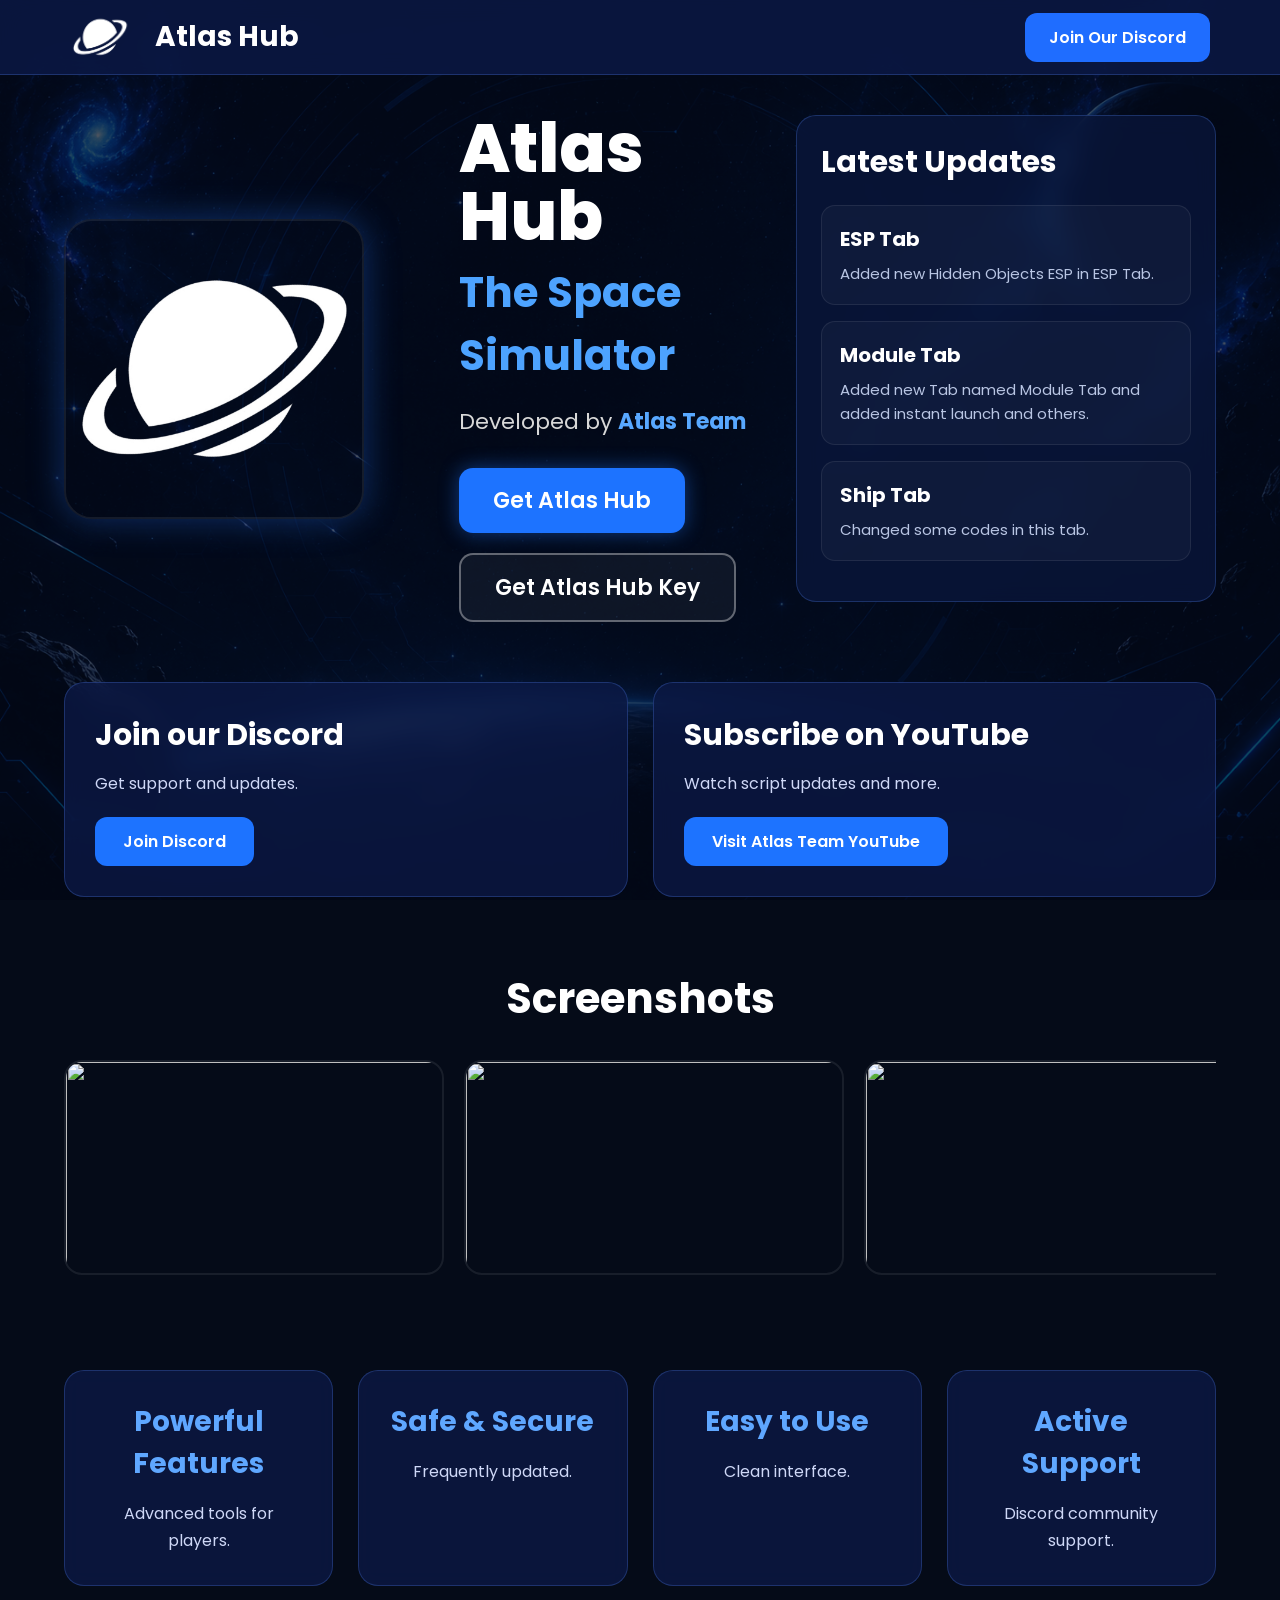
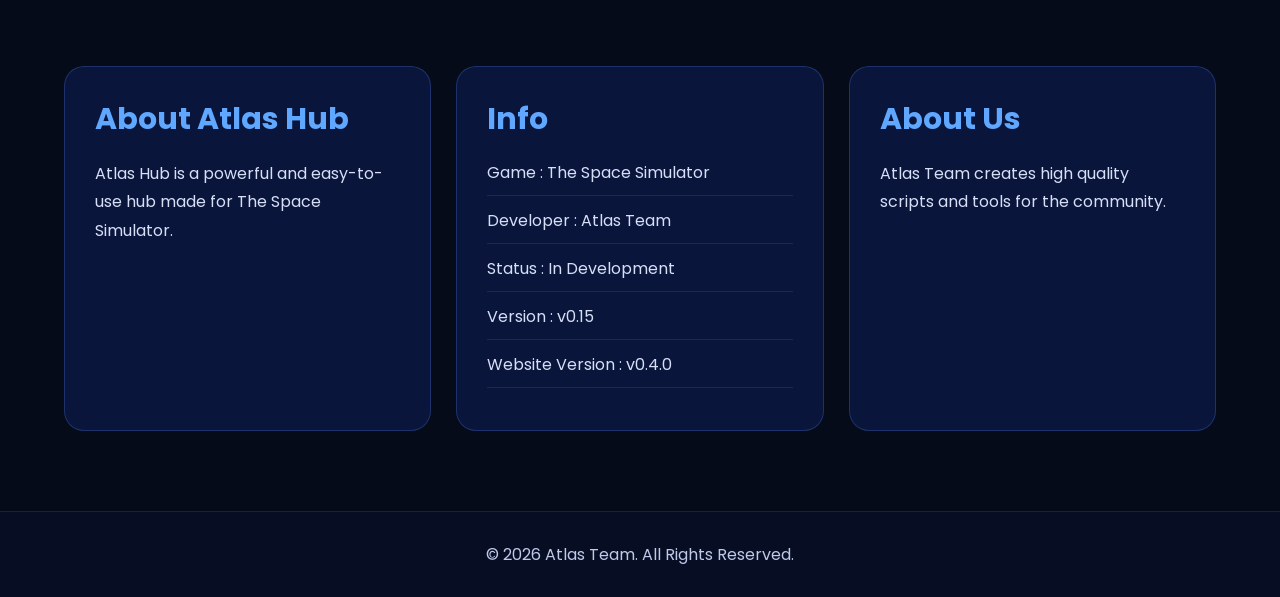
==== index.html @ 621c96c8 "Update index.html" ====
<!DOCTYPE html>
<html lang="en">
<head>
    <meta charset="UTF-8">
    <meta name="viewport" content="width=device-width, initial-scale=1.0">
    <title>Atlas Hub</title>

    <link rel="stylesheet" href="style.css">

    <link rel="preconnect" href="https://fonts.googleapis.com">
    <link href="https://fonts.googleapis.com/css2?family=Poppins:wght@300;400;500;600;700;800&display=swap" rel="stylesheet">
</head>
<body>

    <!-- Background -->
    <div class="background"></div>

    <!-- Navbar -->
    <nav class="navbar">

        <div class="logo">
            <img src="LogoIcon.png" alt="Logo">
            <h2>Atlas Hub</h2>
        </div>

        <a href="https://discord.gg/wk2M2MRtsD" class="discord-btn" target="_blank">
            Join Our Discord
        </a>

    </nav>

    <!-- Hero -->
    <section class="hero">

        <div class="hero-left">

            <img src="LogoIcon.png" class="main-logo">

            <div class="hero-text">

                <h1>Atlas Hub</h1>

                <h3>The Space Simulator</h3>

                <p>Developed by <span>Atlas Team</span></p>

                <div class="buttons">

                  <a href="https://pastebin.com/CN2C8Tke" class="primary-btn" target="_blank">
                      Get Atlas Hub
                    </a>

                  <a href="www.Google.com" class="secondary-btn" target="_blank">
                         Get Atlas Hub Key
                    </a>

                </div>

            </div>

        </div>

        <div class="updates">

            <h2>Latest Updates</h2>

            <div class="update-card">
                <h4>ESP Tab</h4>
                <p>Added new Hidden Objects ESP in ESP Tab.</p>
            </div>

            <div class="update-card">
                <h4>Module Tab</h4>
                <p>Added new Tab named Module Tab and added instant launch and others.</p>
            </div>

            <div class="update-card">
                <h4>Ship Tab</h4>
                <p>Changed some codes in this tab.</p>
            </div>

        </div>

    </section>

    <!-- Social -->
   <section class="social">

    <div class="card">
        <h3>Join our Discord</h3>
        <p>Get support and updates.</p>

        <a href="https://discord.gg/wk2M2MRtsD" target="_blank">
            Join Discord
        </a>
    </div>


    <div class="card">
        <h3>Subscribe on YouTube</h3>
        <p>Watch script updates and more.</p>

    <a href="https://www.youtube.com/@RbAtlasTeam" target="_blank">
    Visit Atlas Team YouTube
</a>
    </div>

</section>

    <!-- Screenshots -->
    <section class="screenshots">

        <h2>Screenshots</h2>

        <div class="slider">

            <img src="SS1.png">

            <img src="SS2.png">

            <img src="SS3.png">

            <img src="SS4.png">

        </div>

    </section>

    <!-- Features -->
    <section class="features">

        <div class="feature">
            <h3>Powerful Features</h3>
            <p>Advanced tools for players.</p>
        </div>

        <div class="feature">
            <h3>Safe & Secure</h3>
            <p>Frequently updated.</p>
        </div>

        <div class="feature">
            <h3>Easy to Use</h3>
            <p>Clean interface.</p>
        </div>

        <div class="feature">
            <h3>Active Support</h3>
            <p>Discord community support.</p>
        </div>

    </section>

    <!-- Bottom -->
    <section class="bottom">

        <div class="box">
            <h2>About Atlas Hub</h2>
            <p>
                Atlas Hub is a powerful and easy-to-use hub
                made for The Space Simulator.
            </p>
        </div>

        <div class="box">
            <h2>Info</h2>

            <ul>
                <li>Game : The Space Simulator</li>
                <li>Developer : Atlas Team</li>
                <li>Status : In Development</li>
                <li>Version : v0.15</li>
                <li>Website Version : v0.4.0</li>
            </ul>

        </div>

        <div class="box">
            <h2>About Us</h2>

            <p>
                Atlas Team creates high quality scripts
                and tools for the community.
            </p>

        </div>

    </section>

    <footer>

        © 2026 Atlas Team. All Rights Reserved.

    </footer>

</body>
</html>
---- style.css ----
*{
    margin:0;
    padding:0;
    box-sizing:border-box;
}

html{
    scroll-behavior:smooth;
}

body{
    font-family:'Poppins',sans-serif;
    color:white;
    background:#050b18;
    overflow-x:hidden;
}

/* Background */

.background{
    position:fixed;
    top:0;
    left:0;
    width:100%;
    height:100%;
    background:url("BackgroundImage.png") center center/cover no-repeat;
    z-index:-1;
    pointer-events:none;
}

.background::after{
    content:"";
    position:absolute;
    inset:0;
    background:rgba(3,10,28,.70);
}

/* Navbar */

.navbar{

    width:100%;
    height:75px;

    display:flex;
    justify-content:space-between;
    align-items:center;

    padding:0 70px;

    background:rgba(12,25,70,.82);

    backdrop-filter:blur(12px);

    border-bottom:1px solid rgba(90,140,255,.25);

    position:sticky;
    top:0;
    z-index:999;

}

.logo{

    display:flex;
    align-items:center;
    gap:25px;

}

.logo img{

    width:60px;
    height:60px;

}

.logo h2{

    font-size:28px;
    font-weight:700;

}

.discord-btn{

    text-decoration:none;

    color:white;

    background:#1f6dff;

    padding:12px 24px;

    border-radius:12px;

    font-weight:600;

    transition:.25s;

}

.discord-btn:hover{

    background:#3f87ff;

    transform:translateY(-2px);

    box-shadow:0 0 20px rgba(30,120,255,.4);

}

/* Sections */

section{

    width:90%;

    max-width:1450px;

    margin:auto;

}

/* ===========================
   Hero Section
=========================== */

.hero{
    display:flex;
    justify-content:space-between;
    align-items:flex-start;
    gap:40px;
    margin-top:40px;
    margin-bottom:35px;
}

.hero-left{
    display:flex;
    align-items:center;
    gap:95px;
    flex:1;
}

.main-logo{
    width:300px;
    height:300px;
    border-radius:28px;
    object-fit:cover;
    box-shadow:0 0 35px rgba(40,120,255,.35);
    border:2px solid rgba(255,255,255,.08);
}

.hero-text h1{
    font-size:68px;
    line-height:1;
    font-weight:800;
    margin-bottom:10px;
}

.hero-text h3{
    font-size:42px;
    color:#4da3ff;
    margin-bottom:18px;
}

.hero-text p{
    font-size:22px;
    color:#d8d8d8;
    margin-bottom:30px;
}

.hero-text span{
    color:#58a8ff;
    font-weight:700;
}

.buttons{
    display:flex;
    gap:20px;
    flex-wrap:wrap;
}

.primary-btn,
.secondary-btn{

    text-decoration:none;
    color:white;

    padding:16px 34px;

    border-radius:14px;

    font-size:22px;

    font-weight:600;

    transition:.25s;

}

.primary-btn{

    background:#1d73ff;

    box-shadow:0 0 20px rgba(30,120,255,.45);

}

.primary-btn:hover{

    background:#3687ff;

    transform:translateY(-3px);

}

.secondary-btn{

    border:2px solid rgba(255,255,255,.35);

    background:rgba(255,255,255,.05);

}

.secondary-btn:hover{

    background:rgba(255,255,255,.12);

    border-color:#5fa7ff;

}

/* ===========================
   Latest Updates
=========================== */

.updates{

    width:420px;

    background:rgba(10,22,60,.78);

    border:1px solid rgba(90,140,255,.25);

    border-radius:20px;

    padding:24px;

    backdrop-filter:blur(10px);

}

.updates h2{

    font-size:30px;

    margin-bottom:20px;

}

.update-card{

    background:rgba(255,255,255,.03);

    border:1px solid rgba(255,255,255,.08);

    border-radius:14px;

    padding:18px;

    margin-bottom:16px;

    transition:.25s;

}

.update-card:hover{

    background:rgba(255,255,255,.08);

    transform:translateY(-2px);

}

.update-card h4{

    font-size:20px;

    margin-bottom:8px;

}

.update-card p{

    color:#b9c6e4;

    font-size:15px;

    line-height:1.6;

}

/* ===========================
   Social Cards
=========================== */

.social{
    display:grid;
    grid-template-columns:repeat(2,1fr);
    gap:25px;
    margin:60px auto;
}

.card{
    background:rgba(12,25,70,.78);
    border:1px solid rgba(90,140,255,.25);
    border-radius:20px;
    padding:30px;
    backdrop-filter:blur(10px);
    transition:.3s;
}

.card:hover{
    transform:translateY(-6px);
    box-shadow:0 0 30px rgba(40,120,255,.25);
}

.card h3{
    font-size:30px;
    margin-bottom:12px;
}

.card p{
    color:#cfd8f7;
    line-height:1.7;
    margin-bottom:20px;
}

.card a{
    display:inline-block;
    text-decoration:none;
    color:#fff;
    background:#1d73ff;
    padding:12px 28px;
    border-radius:12px;
    font-weight:600;
    transition:.25s;
}

.card a:hover{
    background:#3b8cff;
}

/* ===========================
   Screenshot Slider
=========================== */

.screenshots{
    margin:70px auto;
}

.screenshots h2{
    font-size:42px;
    text-align:center;
    margin-bottom:30px;
}

.slider{
    display:flex;
    gap:20px;
    overflow-x:auto;
    scroll-behavior:smooth;
    padding-bottom:15px;
}

.slider::-webkit-scrollbar{
    height:10px;
}

.slider::-webkit-scrollbar-thumb{
    background:#2d7cff;
    border-radius:50px;
}

.slider img{
    width:380px;
    height:215px;
    border-radius:18px;
    object-fit:cover;
    flex-shrink:0;
    border:2px solid rgba(255,255,255,.08);
    transition:.3s;
}

.slider img:hover{
    transform:scale(1.03);
    box-shadow:0 0 30px rgba(50,130,255,.35);
}

/* ===========================
   Responsive
=========================== */

@media(max-width:1000px){

.hero{
    flex-direction:column;
}

.hero-left{
    flex-direction:column;
    text-align:center;
}

.updates{
    width:100%;
}

.social{
    grid-template-columns:1fr;
}

.slider img{
    width:320px;
    height:180px;
}

}

@media(max-width:700px){

.navbar{
    padding:0 20px;
}

.logo h2{
    font-size:22px;
}

.main-logo{
    width:170px;
    height:170px;
}

.hero-text h1{
    font-size:45px;
}

.hero-text h3{
    font-size:28px;
}

.hero-text p{
    font-size:18px;
}

.primary-btn,
.secondary-btn{
    width:100%;
    text-align:center;
}

.slider img{
    width:260px;
    height:150px;
}

}

.navbar,
.hero,
.social,
.screenshots,
.features,
.bottom,
footer{
    position:relative;
    z-index:1;
}

a{
    position:relative;
    z-index:10;
    cursor:pointer;
}

/* ===========================
   Features
=========================== */

.features{
    display:grid;
    grid-template-columns:repeat(auto-fit,minmax(260px,1fr));
    gap:25px;
    margin:80px auto;
}

.feature{
    background:rgba(12,25,70,.78);
    border:1px solid rgba(90,140,255,.25);
    border-radius:20px;
    padding:30px;
    text-align:center;
    transition:.3s;
    backdrop-filter:blur(10px);
}

.feature:hover{
    transform:translateY(-8px);
    box-shadow:0 0 35px rgba(40,120,255,.30);
}

.feature h3{
    font-size:28px;
    margin-bottom:15px;
    color:#5fa7ff;
}

.feature p{
    color:#cfd8f7;
    line-height:1.7;
}

/* ===========================
   Bottom Section
=========================== */

.bottom{
    display:grid;
    grid-template-columns:repeat(auto-fit,minmax(320px,1fr));
    gap:25px;
    margin:80px auto;
}

.box{
    background:rgba(12,25,70,.78);
    border:1px solid rgba(90,140,255,.25);
    border-radius:20px;
    padding:30px;
    backdrop-filter:blur(10px);
}

.box h2{
    font-size:30px;
    margin-bottom:18px;
    color:#5fa7ff;
}

.box p{
    color:#d7dff7;
    line-height:1.8;
}

.box ul{
    list-style:none;
}

.box li{
    margin:12px 0;
    color:#d7dff7;
    border-bottom:1px solid rgba(255,255,255,.08);
    padding-bottom:10px;
}

/* ===========================
   Footer
=========================== */

footer{
    margin-top:70px;
    padding:30px;
    text-align:center;
    color:#bfc9e8;
    border-top:1px solid rgba(255,255,255,.08);
    background:rgba(8,15,40,.8);
}

/* ===========================
   Small Animation
=========================== */

.hero,
.social,
.features,
.bottom,
.screenshots{
    animation:fadeUp .8s ease;
}

@keyframes fadeUp{

    from{
        opacity:0;
        transform:translateY(35px);
    }

    to{
        opacity:1;
        transform:translateY(0);
    }

}

/* Selection */

::selection{
    background:#2d7cff;
    color:#fff;
}

/* Links */

a{
    transition:.25s ease;
}

/* Images */

img{
    user-select:none;
    -webkit-user-drag:none;
}
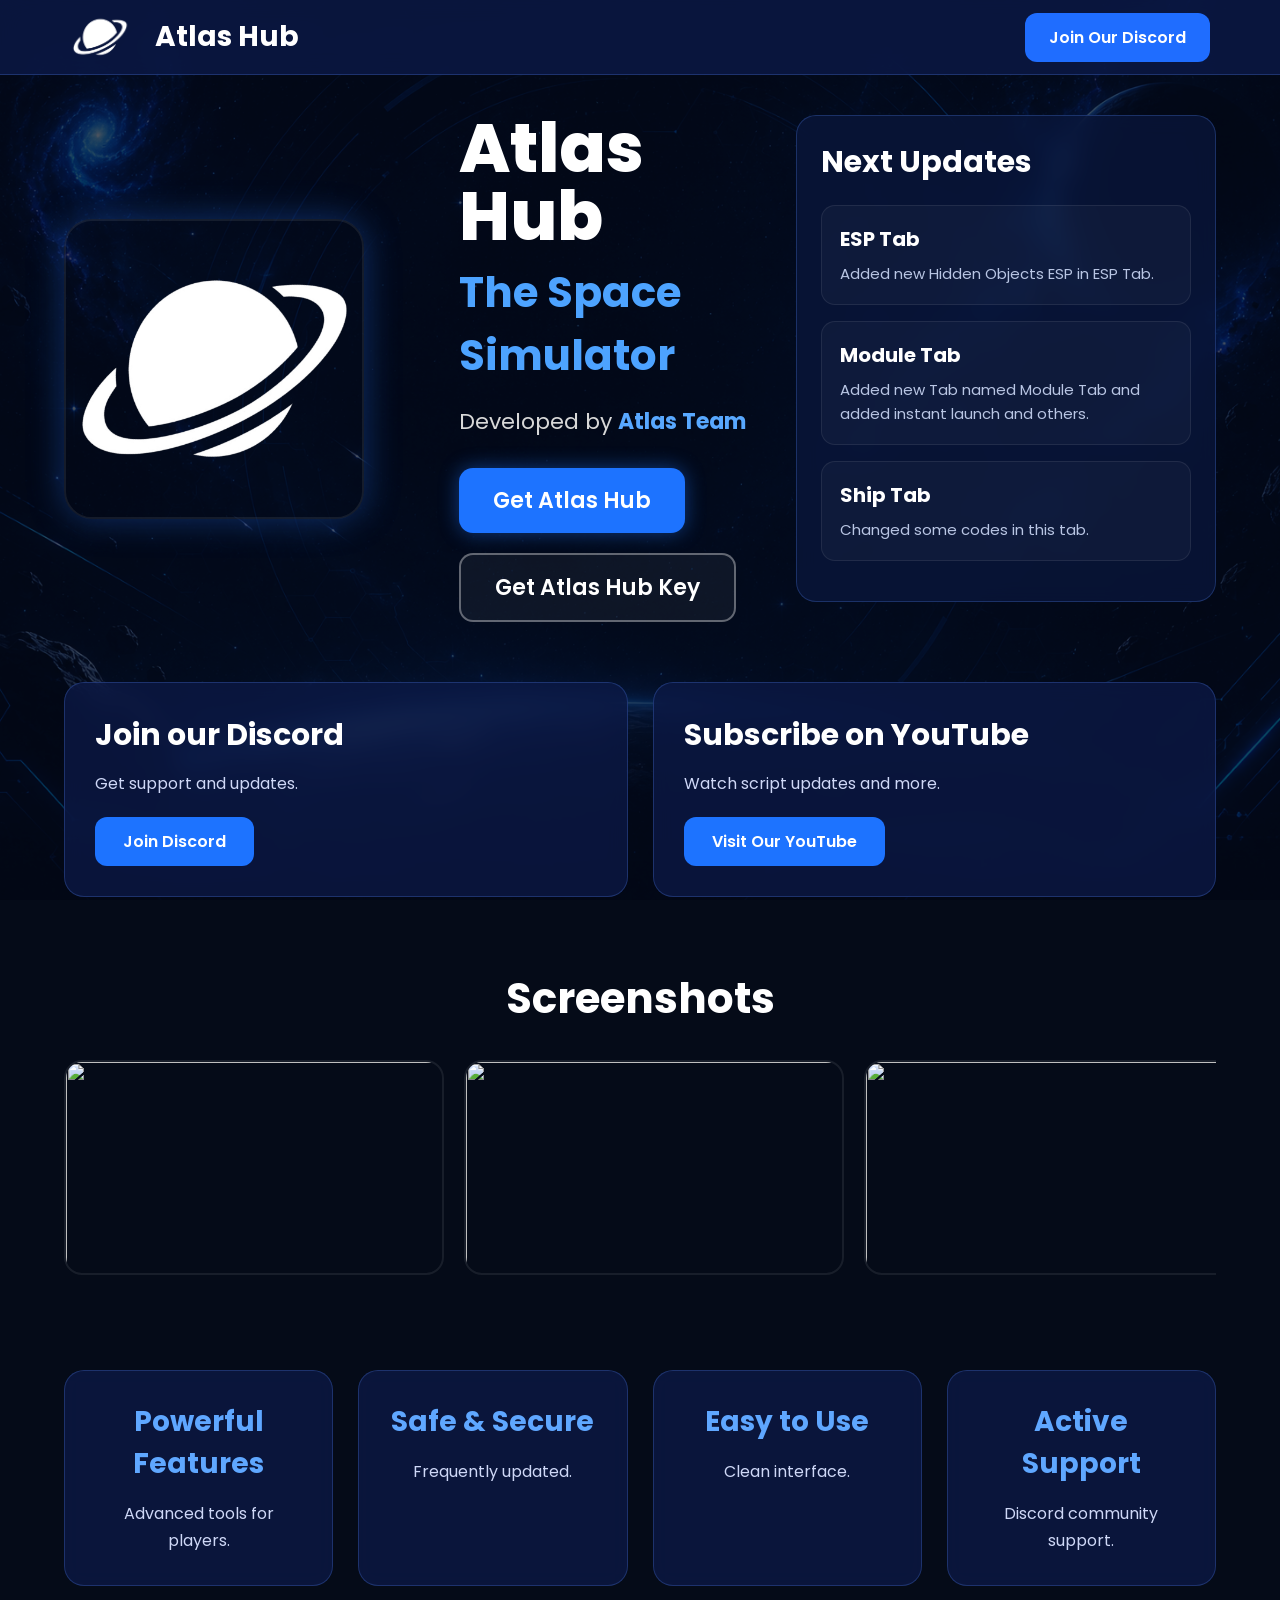
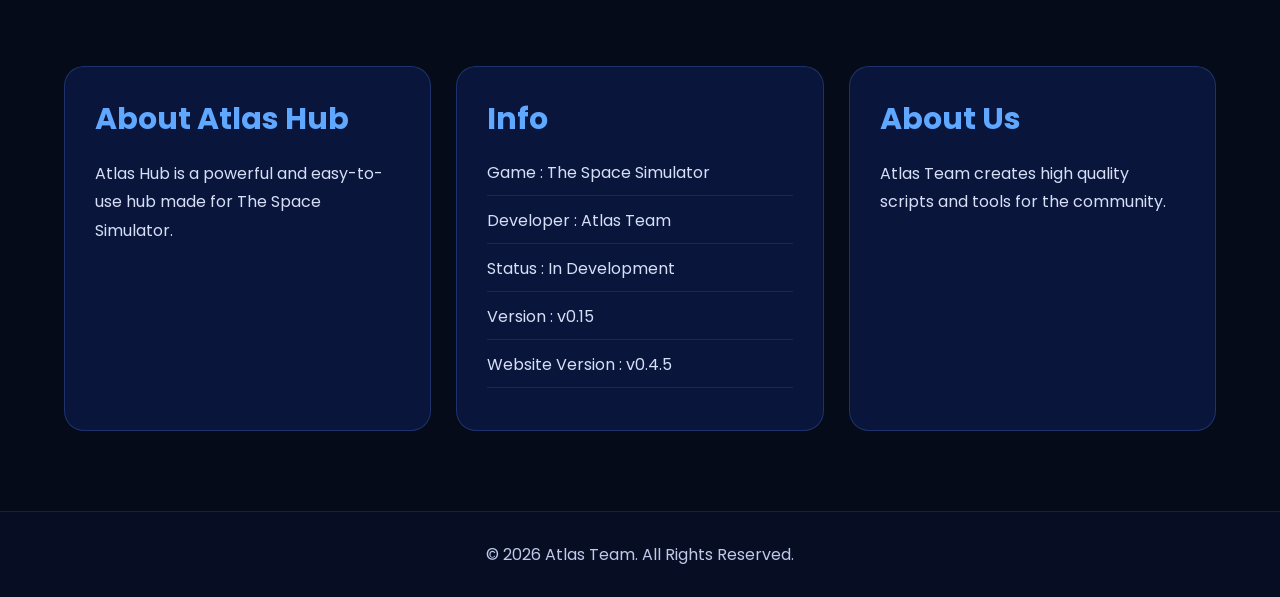
==== commit 240f0886: "Update index.html" ====
--- a/index.html
+++ b/index.html
@@ -50,7 +50,7 @@
                       Get Atlas Hub
                     </a>
 
-                  <a href="www.Google.com" class="secondary-btn" target="_blank">
+                  <a href="https://pastebin.com/kfsyPqk1" class="secondary-btn" target="_blank">
                          Get Atlas Hub Key
                     </a>
 
@@ -62,7 +62,7 @@
 
         <div class="updates">
 
-            <h2>Latest Updates</h2>
+            <h2>Next Updates</h2>
 
             <div class="update-card">
                 <h4>ESP Tab</h4>
@@ -101,7 +101,7 @@
         <p>Watch script updates and more.</p>
 
     <a href="https://www.youtube.com/@RbAtlasTeam" target="_blank">
-    Visit Atlas Team YouTube
+    Visit Our YouTube
 </a>
     </div>
 
@@ -170,7 +170,7 @@
                 <li>Developer : Atlas Team</li>
                 <li>Status : In Development</li>
                 <li>Version : v0.15</li>
-                <li>Website Version : v0.4.0</li>
+                <li>Website Version : v0.4.5</li>
             </ul>
 
         </div>
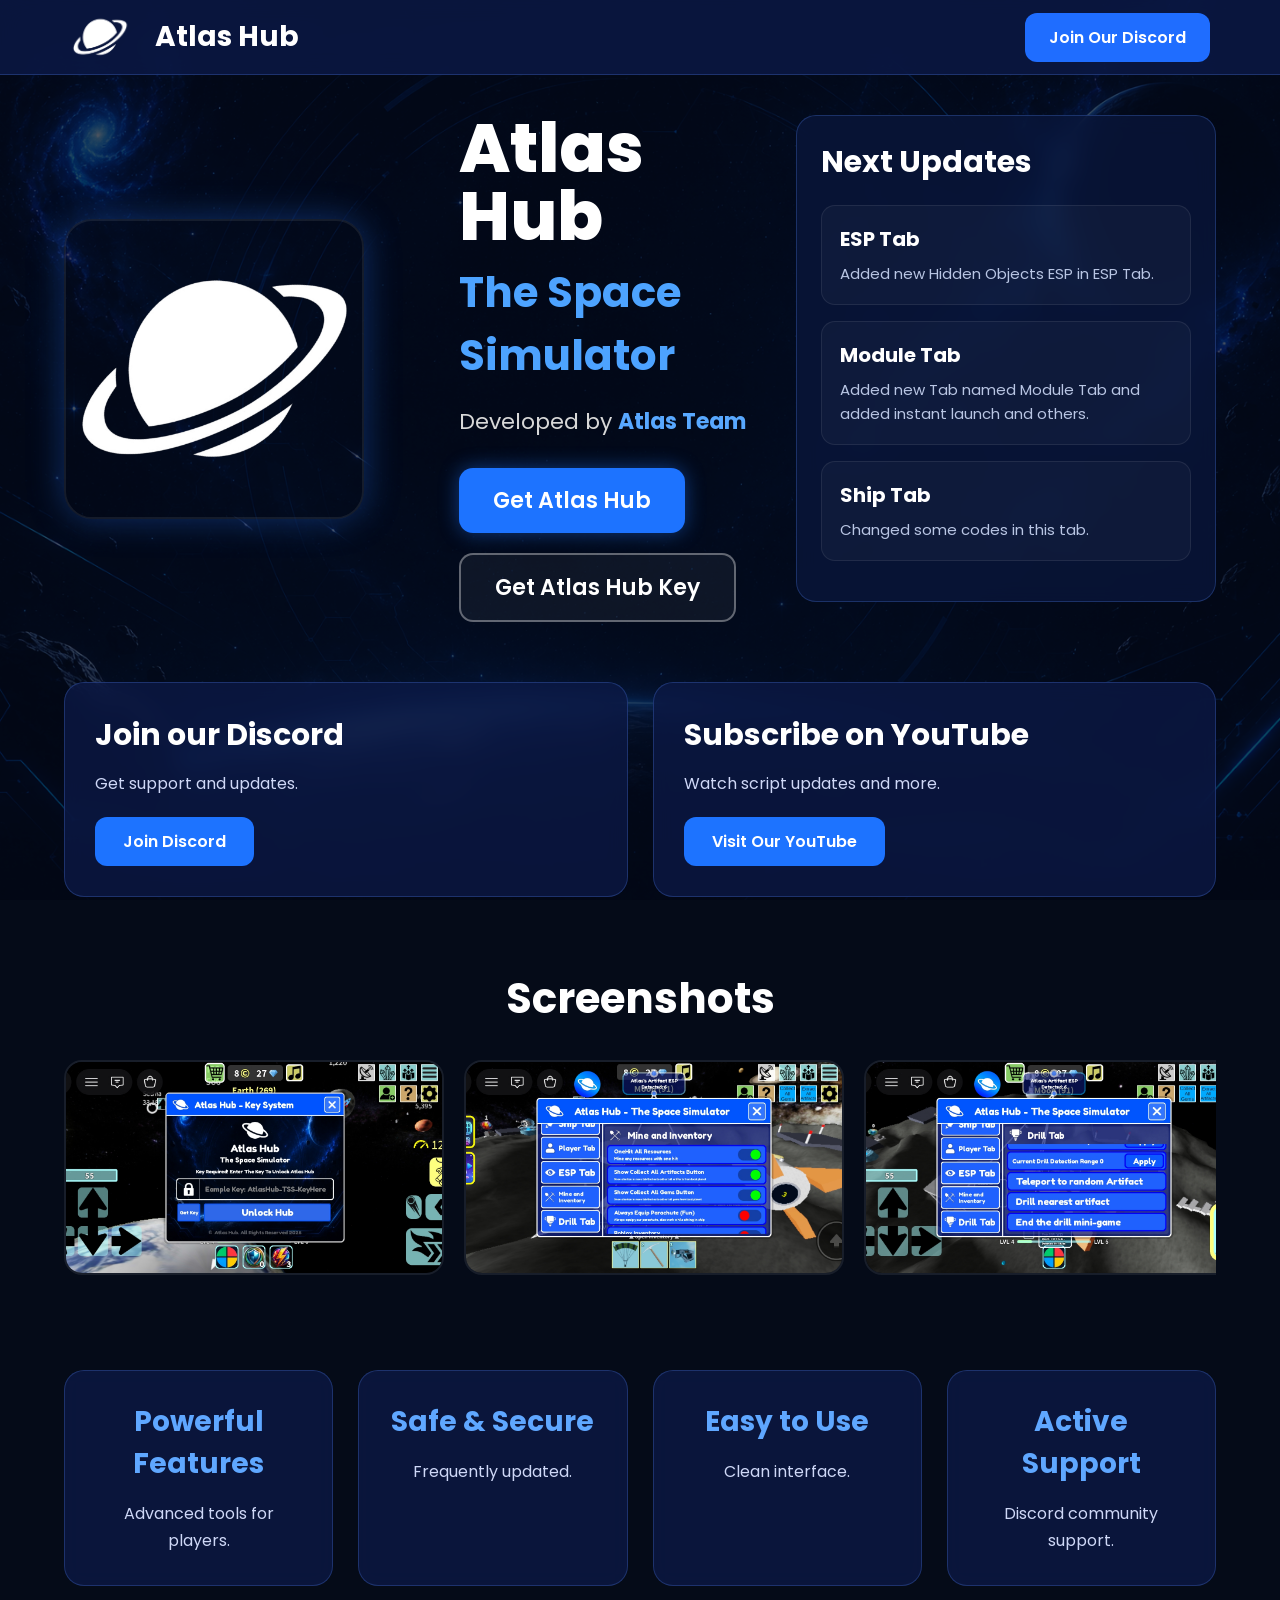
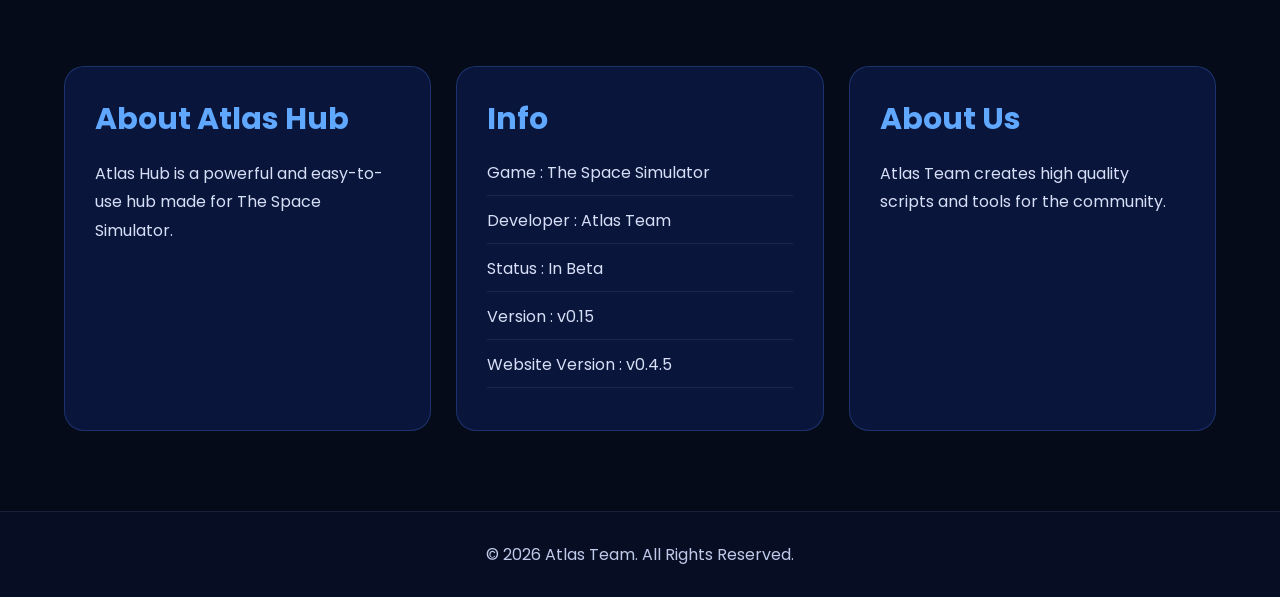
==== commit 5f258b7a: "Update index.html" ====
--- a/index.html
+++ b/index.html
@@ -168,7 +168,7 @@
             <ul>
                 <li>Game : The Space Simulator</li>
                 <li>Developer : Atlas Team</li>
-                <li>Status : In Development</li>
+                <li>Status : In Beta</li>
                 <li>Version : v0.15</li>
                 <li>Website Version : v0.4.5</li>
             </ul>
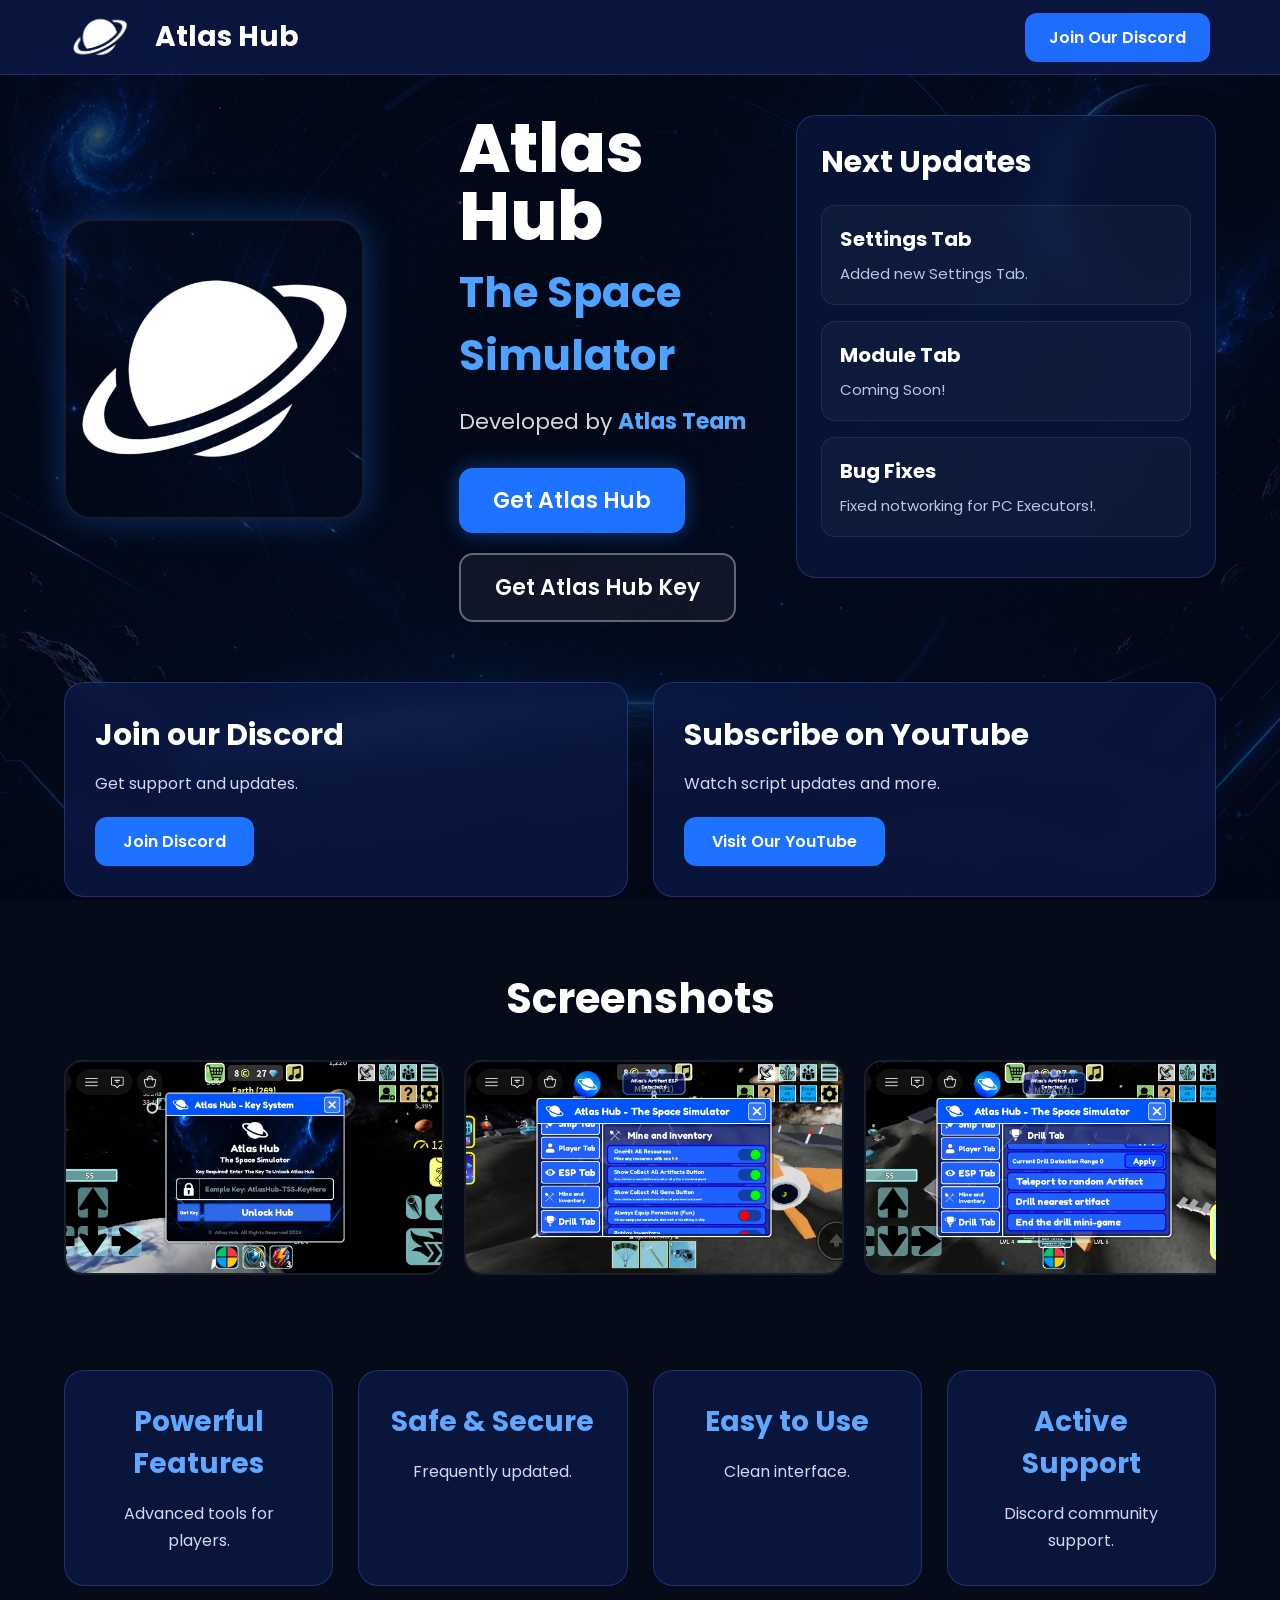
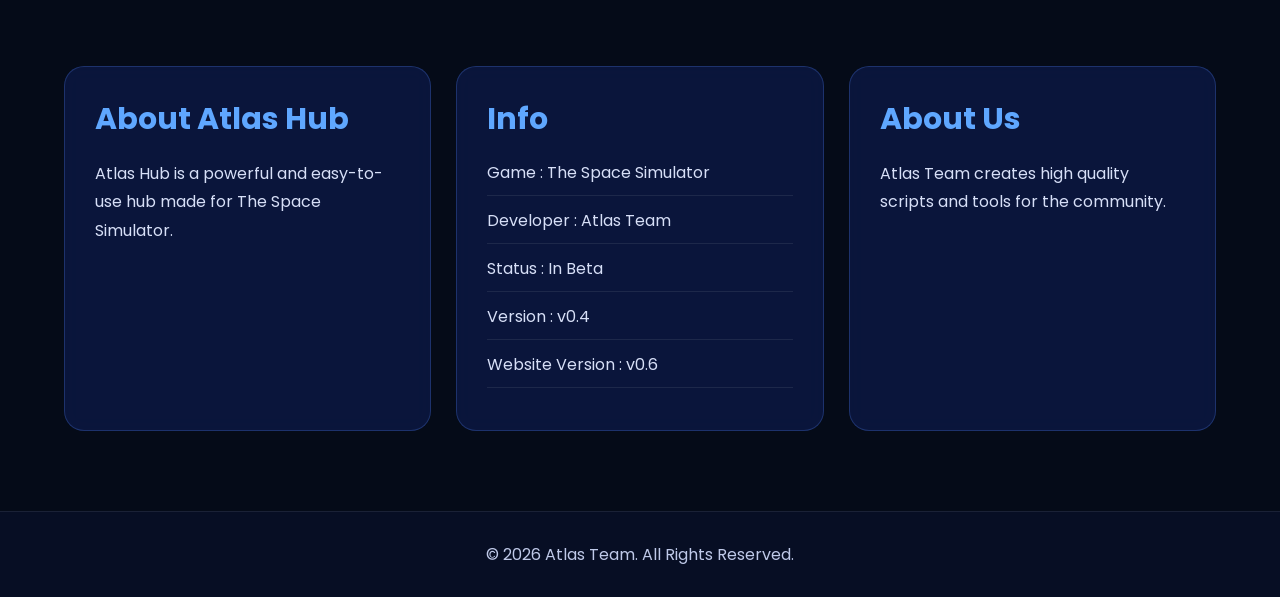
==== commit aec71ba9: "Revise update cards and version information Updated the update cards to reflect new features and bug" ====
--- a/index.html
+++ b/index.html
@@ -50,9 +50,9 @@
                       Get Atlas Hub
                     </a>
 
-                  <a href="https://pastebin.com/kfsyPqk1" class="secondary-btn" target="_blank">
-                         Get Atlas Hub Key
-                    </a>
+               <a href="key.html" class="secondary-btn">
+                Get Atlas Hub Key
+                </a>
 
                 </div>
 
@@ -65,18 +65,18 @@
             <h2>Next Updates</h2>
 
             <div class="update-card">
-                <h4>ESP Tab</h4>
-                <p>Added new Hidden Objects ESP in ESP Tab.</p>
+                <h4>Settings Tab</h4>
+                <p>Added new Settings Tab.</p>
             </div>
 
             <div class="update-card">
                 <h4>Module Tab</h4>
-                <p>Added new Tab named Module Tab and added instant launch and others.</p>
+                <p>Coming Soon!</p>
             </div>
 
             <div class="update-card">
-                <h4>Ship Tab</h4>
-                <p>Changed some codes in this tab.</p>
+                <h4>Bug Fixes</h4>
+                <p>Fixed notworking for PC Executors!.</p>
             </div>
 
         </div>
@@ -169,8 +169,8 @@
                 <li>Game : The Space Simulator</li>
                 <li>Developer : Atlas Team</li>
                 <li>Status : In Beta</li>
-                <li>Version : v0.15</li>
-                <li>Website Version : v0.4.5</li>
+                <li>Version : v0.4</li>
+                <li>Website Version : v0.6</li>
             </ul>
 
         </div>
--- a/style.css
+++ b/style.css
@@ -622,3 +622,137 @@
     user-select:none;
     -webkit-user-drag:none;
 }
+
+.key-page {
+    min-height:calc(100vh - 75px);
+
+    display:flex;
+    justify-content:center;
+    align-items:center;
+
+    padding:40px 20px;
+}
+
+.key-card {
+    width:100%;
+    max-width:650px;
+
+    padding:40px;
+
+    background:rgba(12,25,70,.78);
+
+    border:1px solid rgba(90,140,255,.25);
+
+    border-radius:20px;
+
+    backdrop-filter:blur(10px);
+
+    box-shadow:0 0 35px rgba(40,120,255,.18);
+
+    text-align:center;
+
+    animation:fadeUp .8s ease;
+}
+
+.key-card h1 {
+    font-size:38px;
+    margin-bottom:28px;
+}
+
+.key-box {
+    width:100%;
+
+    padding:3px;
+
+    border:2px solid rgba(95,167,255,.55);
+
+    border-radius:14px;
+
+    background:rgba(255,255,255,.04);
+
+    box-shadow:0 0 20px rgba(40,120,255,.15);
+}
+
+.key-box input {
+    width:100%;
+
+    border:none;
+    outline:none;
+
+    background:transparent;
+
+    color:#ffffff;
+
+    font-family:'Poppins',sans-serif;
+
+    font-size:20px;
+    font-weight:600;
+
+    text-align:center;
+
+    padding:16px;
+
+    border-radius:11px;
+}
+
+.copy-key-btn {
+    margin-top:22px;
+
+    border:none;
+    cursor:pointer;
+
+    color:white;
+
+    background:#1d73ff;
+
+    padding:14px 34px;
+
+    border-radius:12px;
+
+    font-family:'Poppins',sans-serif;
+
+    font-size:18px;
+
+    font-weight:600;
+
+    transition:.25s;
+
+    box-shadow:0 0 20px rgba(30,120,255,.35);
+}
+
+.copy-key-btn:hover {
+    background:#3687ff;
+
+    transform:translateY(-3px);
+
+    box-shadow:0 0 28px rgba(30,120,255,.5);
+}
+
+.copy-status {
+    min-height:24px;
+
+    margin-top:14px;
+
+    color:#8bbdff;
+
+    font-size:14px;
+}
+
+@media(max-width:700px) {
+
+    .key-card {
+        padding:28px 20px;
+    }
+
+    .key-card h1 {
+        font-size:30px;
+    }
+
+    .key-box input {
+        font-size:16px;
+    }
+
+    .copy-key-btn {
+        width:100%;
+    }
+}
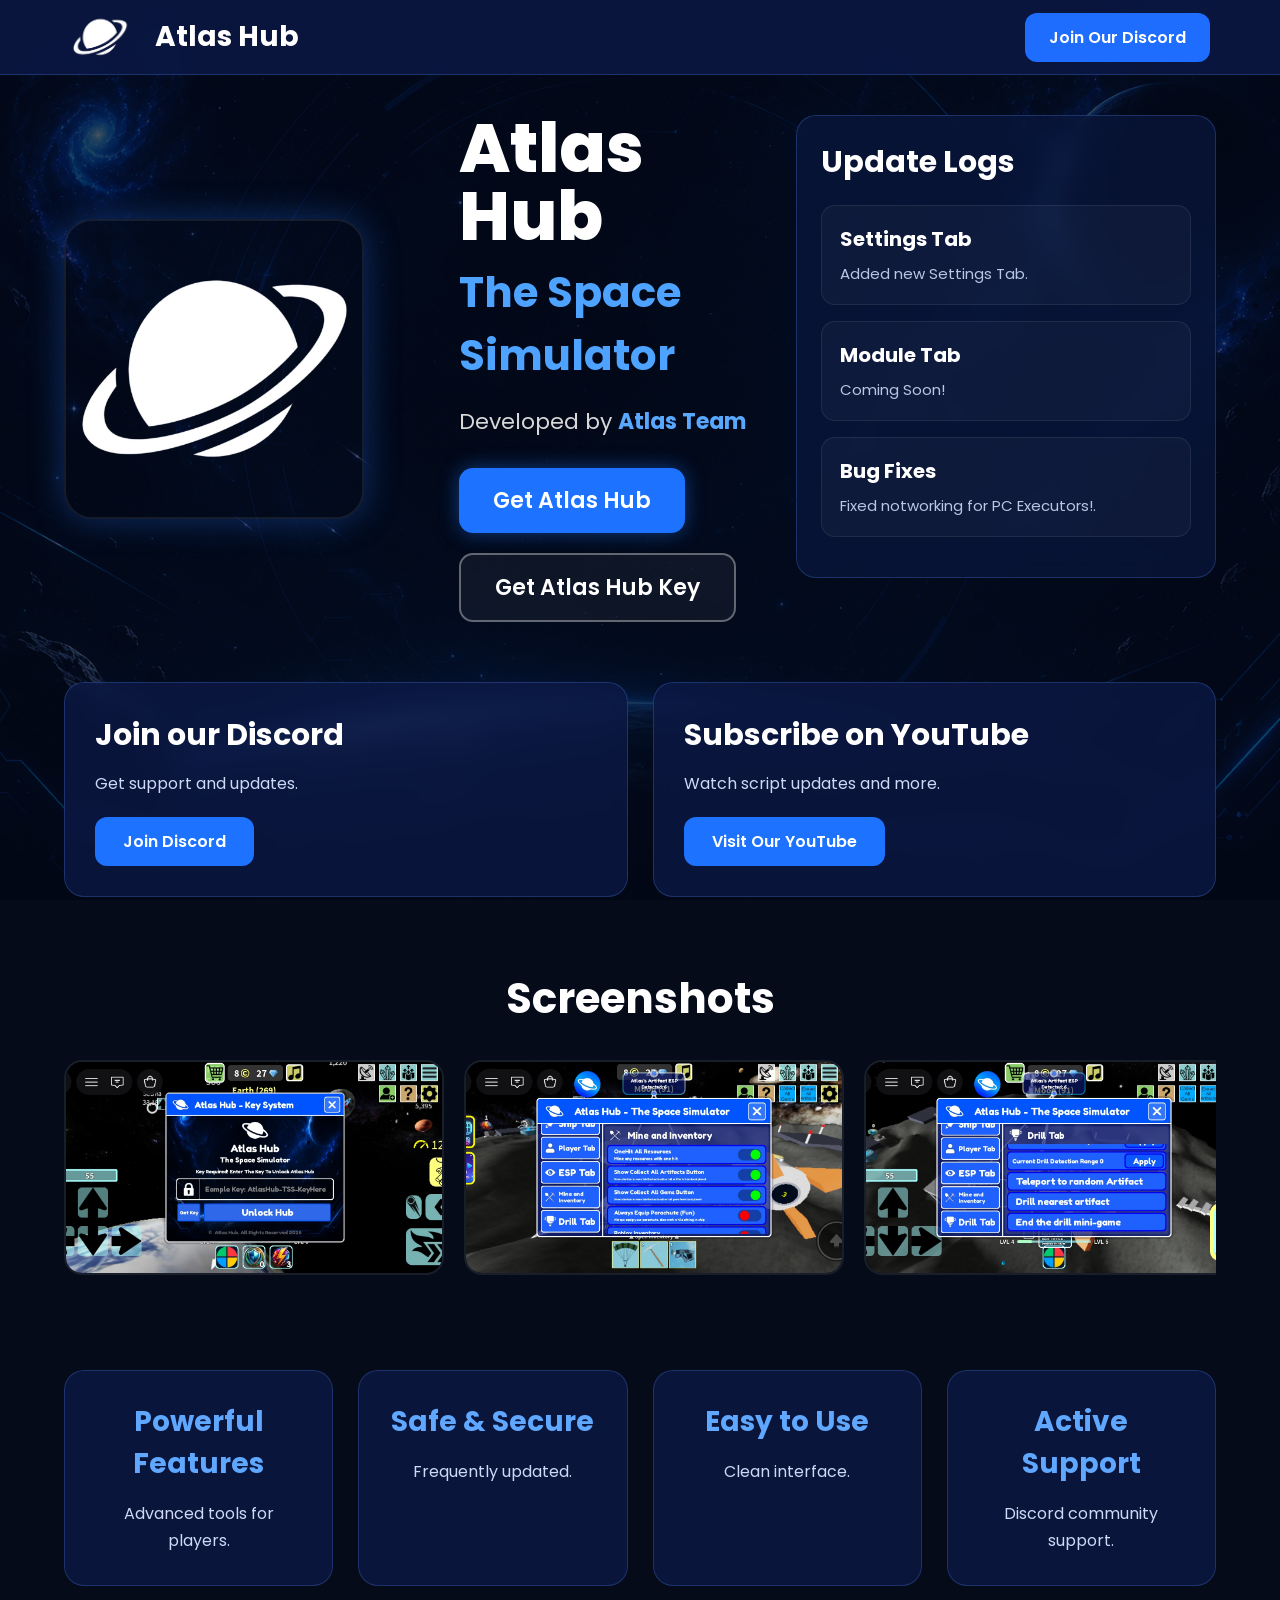
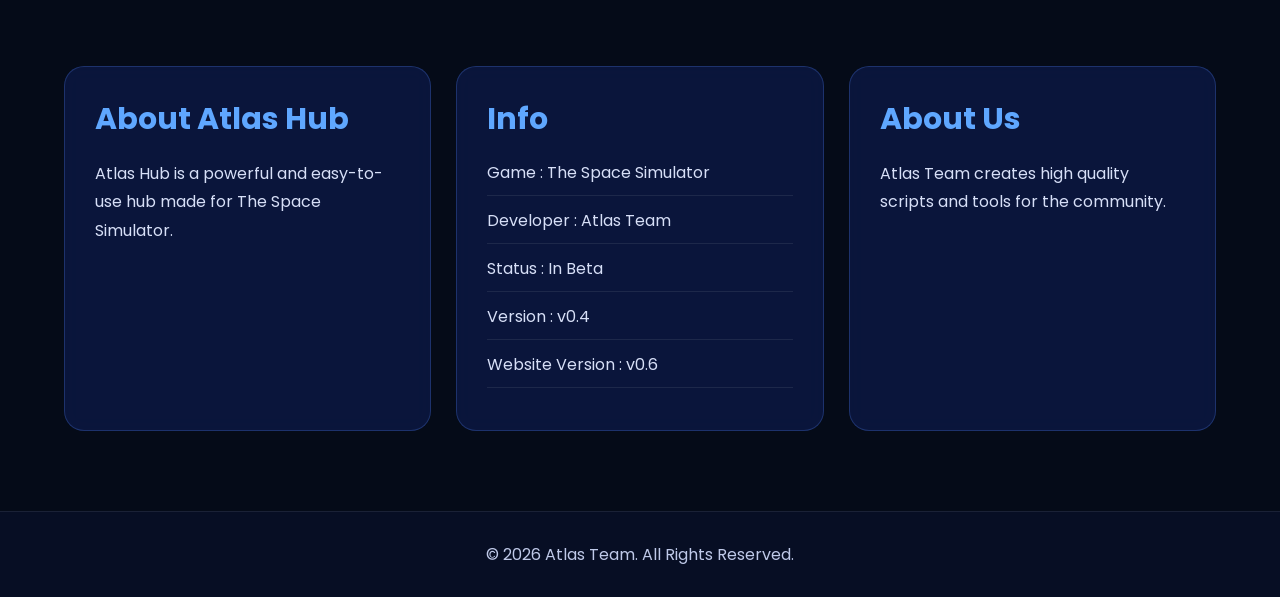
==== commit 19fcc2ce: "Update index.html" ====
--- a/index.html
+++ b/index.html
@@ -62,7 +62,7 @@
 
         <div class="updates">
 
-            <h2>Next Updates</h2>
+            <h2>Update Logs</h2>
 
             <div class="update-card">
                 <h4>Settings Tab</h4>
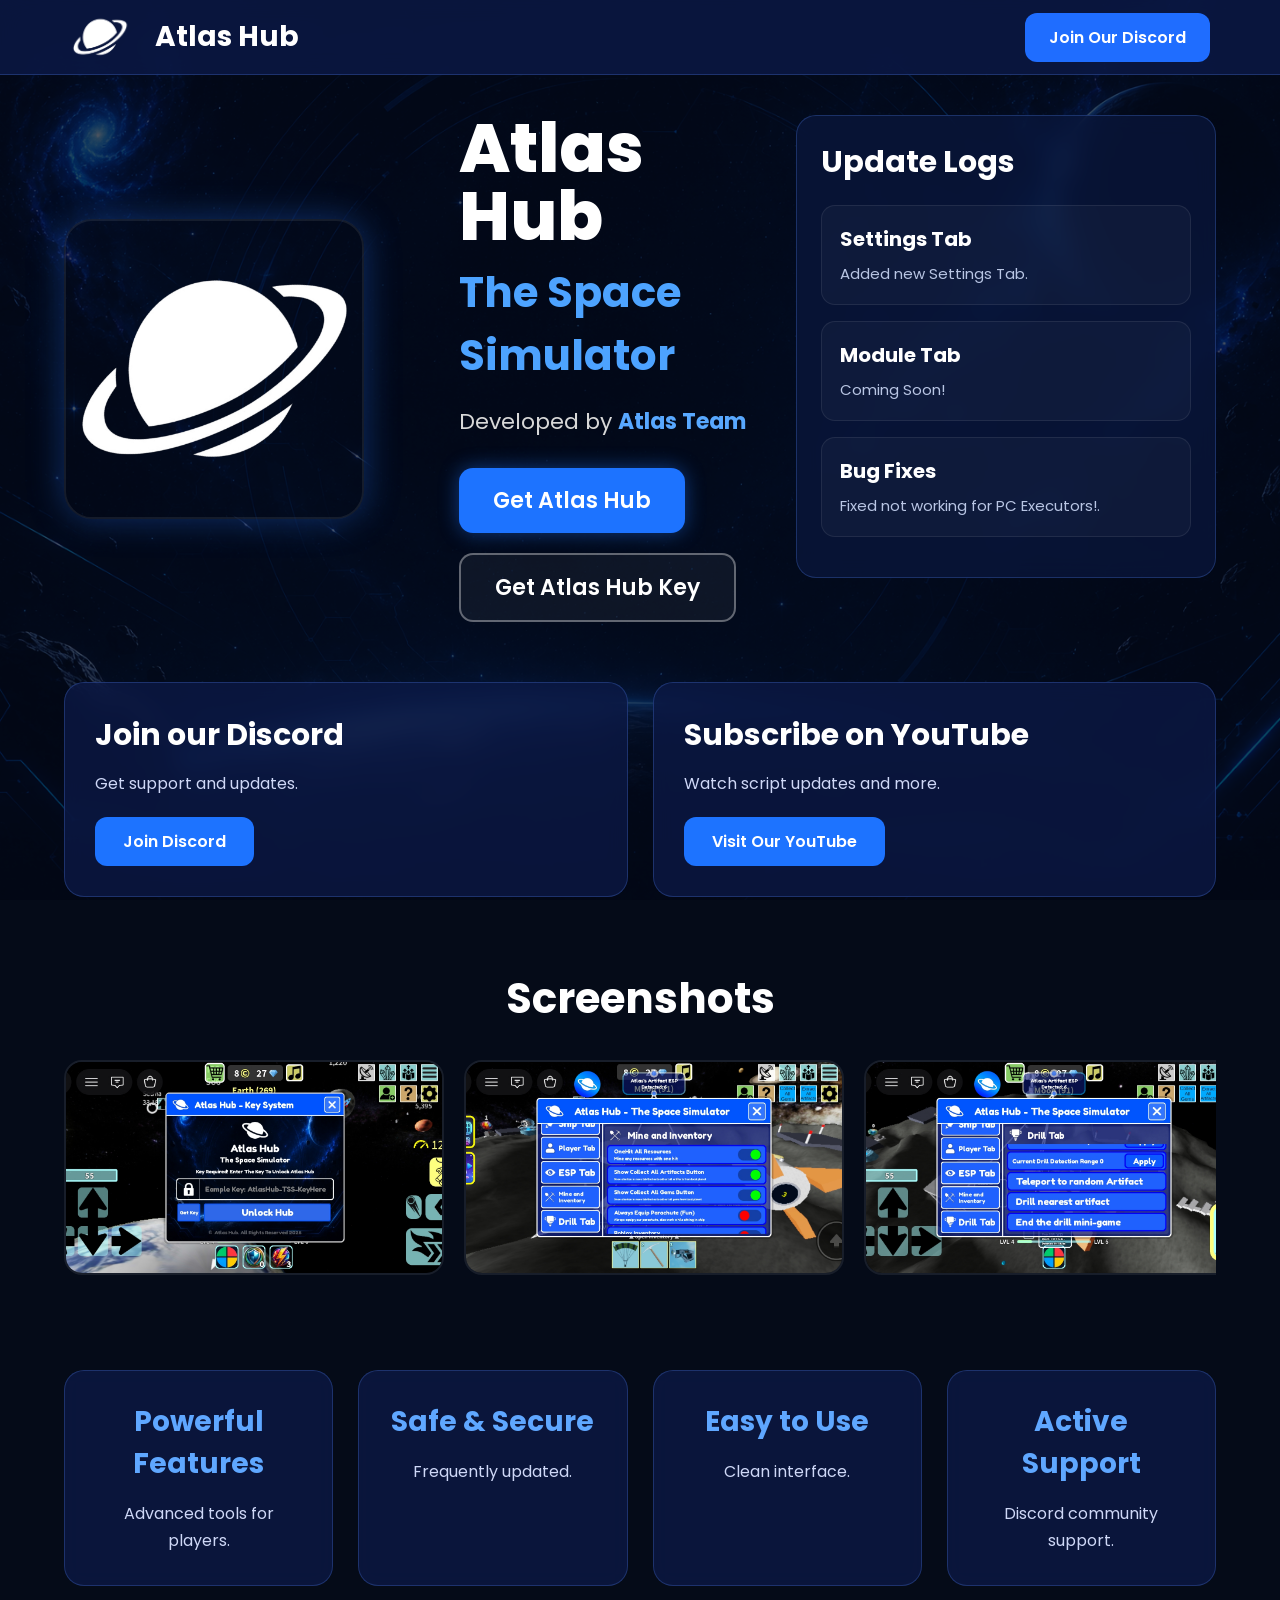
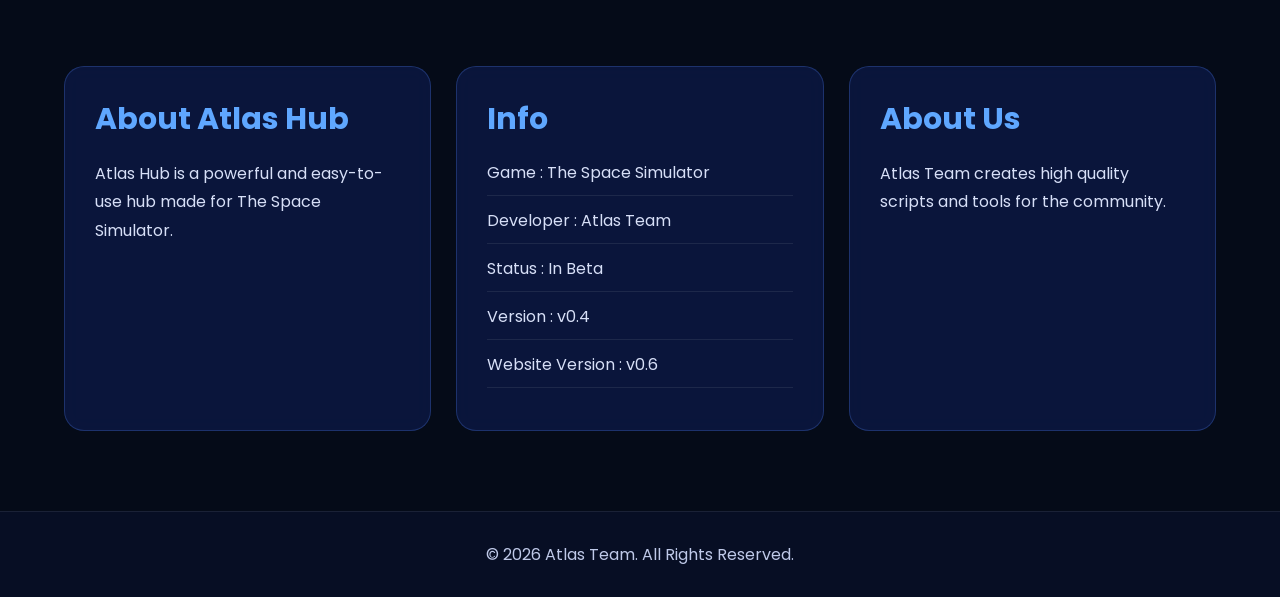
==== commit 6470b39e: "Update index.html" ====
--- a/index.html
+++ b/index.html
@@ -76,7 +76,7 @@
 
             <div class="update-card">
                 <h4>Bug Fixes</h4>
-                <p>Fixed notworking for PC Executors!.</p>
+                <p>Fixed not working for PC Executors!.</p>
             </div>
 
         </div>
